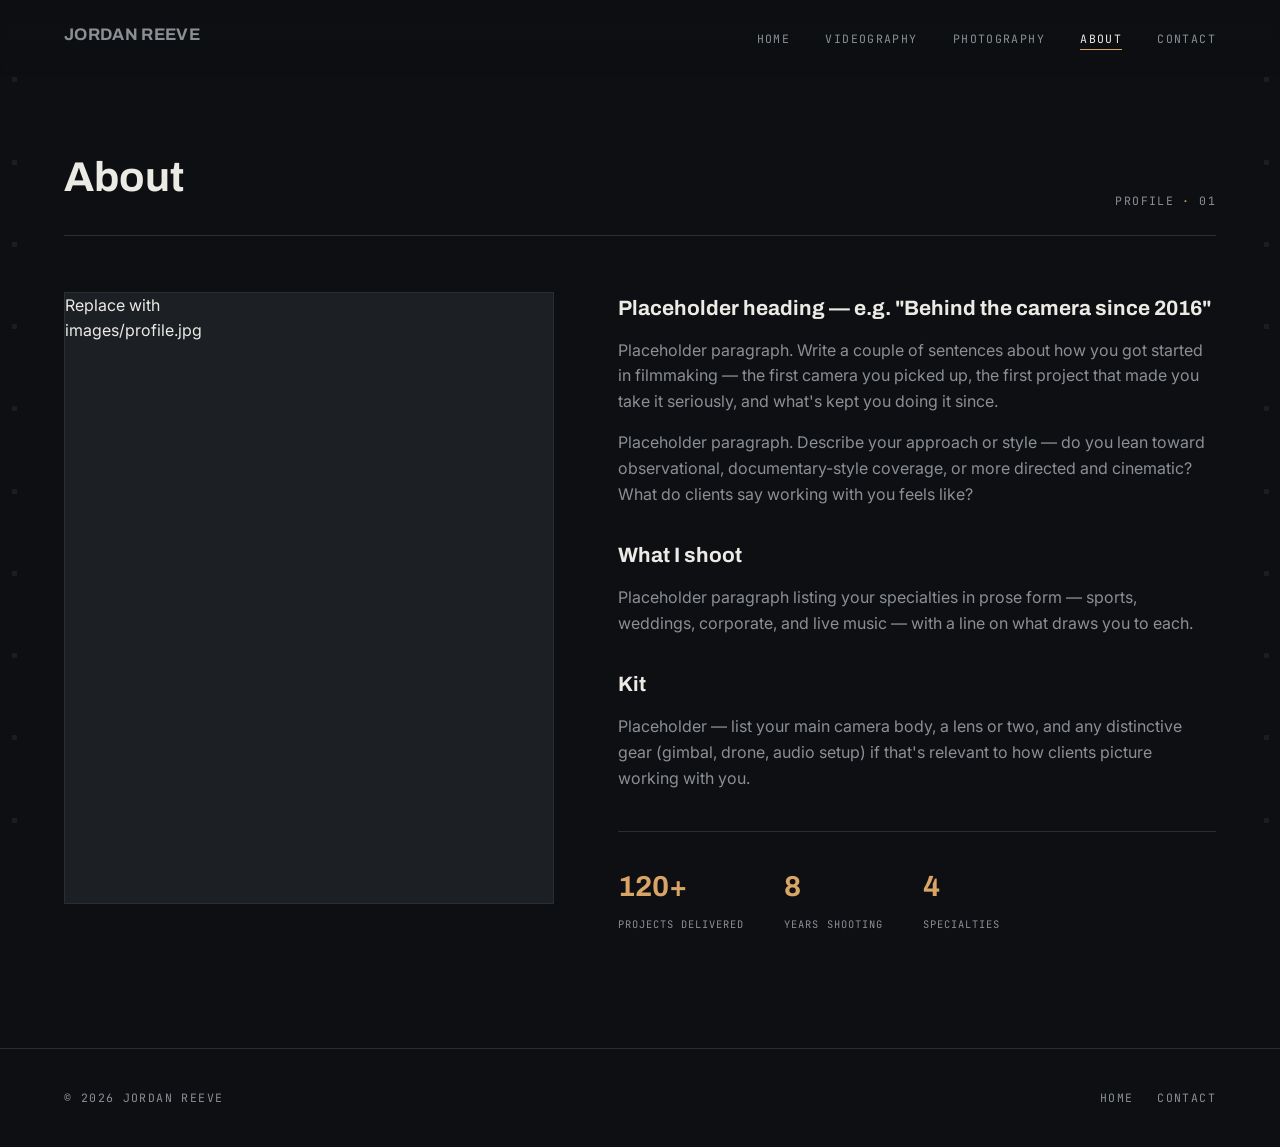
==== about.html @ bcf8b423 "Initial portfolio site" ====
<!DOCTYPE html>
<html lang="en">
<head>
<meta charset="UTF-8">
<meta name="viewport" content="width=device-width, initial-scale=1.0">
<title>About — Jordan Reeve</title>
<link rel="preconnect" href="https://fonts.googleapis.com">
<link href="https://fonts.googleapis.com/css2?family=Archivo:wght@600;700;800&family=Inter:wght@400;500&family=JetBrains+Mono:wght@400;500&display=swap" rel="stylesheet">
<link rel="stylesheet" href="styles.css">
</head>
<body>

<div class="sprocket-rule left" aria-hidden="true">
  <span></span><span></span><span></span><span></span><span></span><span></span><span></span><span></span><span></span><span></span>
</div>
<div class="sprocket-rule right" aria-hidden="true">
  <span></span><span></span><span></span><span></span><span></span><span></span><span></span><span></span><span></span><span></span>
</div>

<nav class="site-nav">
  <a href="index.html" class="brand">JORDAN&nbsp;REEVE</a>
  <button class="nav-toggle">MENU</button>
  <ul>
    <li><a href="index.html">Home</a></li>
    <li><a href="videography.html">Videography</a></li>
    <li><a href="photography.html">Photography</a></li>
    <li><a href="about.html" class="active">About</a></li>
    <li><a href="contact.html">Contact</a></li>
  </ul>
</nav>

<section style="padding-top: 9rem;">
  <div class="section-head">
    <h2>About</h2>
    <span class="timecode">PROFILE <span class="dot">·</span> 01</span>
  </div>

  <div class="about-layout">
    <div class="about-photo">
      <!-- Replace with: <img src="images/profile.jpg" alt="Jordan Reeve"> -->
      <div class="placeholder-fill">Replace with<br>images/profile.jpg</div>
    </div>

    <div class="about-copy">
      <h3>Placeholder heading — e.g. "Behind the camera since 2016"</h3>
      <p>Placeholder paragraph. Write a couple of sentences about how you got started in filmmaking — the first camera you picked up, the first project that made you take it seriously, and what's kept you doing it since.</p>
      <p>Placeholder paragraph. Describe your approach or style — do you lean toward observational, documentary-style coverage, or more directed and cinematic? What do clients say working with you feels like?</p>

      <h3>What I shoot</h3>
      <p>Placeholder paragraph listing your specialties in prose form — sports, weddings, corporate, and live music — with a line on what draws you to each.</p>

      <h3>Kit</h3>
      <p>Placeholder — list your main camera body, a lens or two, and any distinctive gear (gimbal, drone, audio setup) if that's relevant to how clients picture working with you.</p>

      <div class="stat-row">
        <div class="stat"><b>120+</b><span>Projects delivered</span></div>
        <div class="stat"><b>8</b><span>Years shooting</span></div>
        <div class="stat"><b>4</b><span>Specialties</span></div>
      </div>
    </div>
  </div>
</section>

<footer>
  <span class="timecode">© 2026 Jordan Reeve</span>
  <span class="timecode">
    <a href="index.html">Home</a>
    <a href="contact.html">Contact</a>
  </span>
</footer>

<script src="script.js"></script>
</body>
</html>
---- styles.css ----
/* ============================================
   TOKENS
   ============================================ */
:root {
  --color-bg: #0d0f12;
  --color-bg-alt: #15181c;
  --color-bg-raised: #1c1f24;
  --color-text: #eceae4;
  --color-text-dim: #8b8f94;
  --color-accent: #d9a566;
  --color-line: #2a2d31;

  --font-display: "Archivo", sans-serif;
  --font-body: "Inter", sans-serif;
  --font-mono: "JetBrains Mono", monospace;

  --gutter: clamp(1.5rem, 5vw, 4rem);
  --max-width: 1400px;
}

* { margin: 0; padding: 0; box-sizing: border-box; }

html { scroll-behavior: smooth; }

body {
  background: var(--color-bg);
  color: var(--color-text);
  font-family: var(--font-body);
  font-size: 16px;
  line-height: 1.6;
  overflow-x: hidden;
}

a { color: inherit; text-decoration: none; }
img, video { display: block; max-width: 100%; }

/* ============================================
   UTILITY / TIMECODE LABELS
   ============================================ */
.timecode {
  font-family: var(--font-mono);
  font-size: 0.72rem;
  letter-spacing: 0.12em;
  text-transform: uppercase;
  color: var(--color-text-dim);
}

.timecode .dot {
  color: var(--color-accent);
}

/* ============================================
   SPROCKET RULE (signature motif) — a column of
   small ticks down the page edge, like a film strip
   ============================================ */
.sprocket-rule {
  position: fixed;
  top: 0;
  bottom: 0;
  width: 28px;
  z-index: 5;
  pointer-events: none;
  display: flex;
  flex-direction: column;
  justify-content: space-evenly;
  align-items: center;
  opacity: 0.5;
}
.sprocket-rule.left { left: 0; }
.sprocket-rule.right { right: 0; }
.sprocket-rule span {
  width: 5px;
  height: 5px;
  background: var(--color-line);
  border-radius: 1px;
}

@media (max-width: 900px) {
  .sprocket-rule { display: none; }
}

/* ============================================
   NAV
   ============================================ */
.site-nav {
  position: fixed;
  top: 0;
  left: 0;
  right: 0;
  z-index: 100;
  display: flex;
  align-items: center;
  justify-content: space-between;
  padding: 1.4rem var(--gutter);
  background: linear-gradient(to bottom, rgba(13,15,18,0.85), transparent);
  backdrop-filter: blur(2px);
}

.site-nav .brand {
  font-family: var(--font-display);
  font-weight: 700;
  font-size: 1.05rem;
  letter-spacing: 0.02em;
}

.site-nav ul {
  list-style: none;
  display: flex;
  gap: 2.2rem;
}

.site-nav a {
  font-family: var(--font-mono);
  font-size: 0.72rem;
  letter-spacing: 0.12em;
  text-transform: uppercase;
  color: var(--color-text-dim);
  position: relative;
  padding-bottom: 4px;
  transition: color 0.25s ease;
}

.site-nav a:hover,
.site-nav a.active {
  color: var(--color-text);
}

.site-nav a.active::after {
  content: "";
  position: absolute;
  left: 0;
  bottom: 0;
  width: 100%;
  height: 1px;
  background: var(--color-accent);
}

.nav-toggle {
  display: none;
  background: none;
  border: none;
  color: var(--color-text);
  font-family: var(--font-mono);
  font-size: 0.8rem;
  cursor: pointer;
}

@media (max-width: 720px) {
  .nav-toggle { display: block; }
  .site-nav ul {
    position: fixed;
    top: 0; right: 0;
    height: 100vh;
    width: min(70vw, 280px);
    background: var(--color-bg-alt);
    flex-direction: column;
    justify-content: center;
    gap: 2rem;
    padding: 2rem;
    transform: translateX(100%);
    transition: transform 0.35s ease;
    border-left: 1px solid var(--color-line);
  }
  .site-nav ul.open { transform: translateX(0); }
}

/* ============================================
   HERO (video banner)
   ============================================ */
.hero {
  position: relative;
  height: 100vh;
  min-height: 560px;
  display: flex;
  align-items: flex-end;
  overflow: hidden;
  background: #000;
}

.hero video,
.hero .hero-fallback {
  position: absolute;
  inset: 0;
  width: 100%;
  height: 100%;
  object-fit: cover;
  opacity: 0.55;
}

.hero .hero-fallback {
  background: radial-gradient(ellipse at center, #23262b 0%, #0d0f12 75%);
}

.hero::after {
  content: "";
  position: absolute;
  inset: 0;
  background: linear-gradient(to top, rgba(13,15,18,0.95) 0%, rgba(13,15,18,0.25) 55%, rgba(13,15,18,0.55) 100%);
}

.hero-hud {
  position: absolute;
  inset: 0;
  z-index: 2;
  padding: 6.5rem var(--gutter) 0;
  display: flex;
  justify-content: space-between;
  pointer-events: none;
}

.hero-hud .hud-corner {
  font-family: var(--font-mono);
  font-size: 0.7rem;
  letter-spacing: 0.12em;
  color: var(--color-text-dim);
  display: flex;
  align-items: center;
  gap: 0.5rem;
}

.hero-hud .rec-dot {
  width: 7px;
  height: 7px;
  border-radius: 50%;
  background: #c9564f;
  animation: pulse 2s infinite ease-in-out;
}

@keyframes pulse {
  0%, 100% { opacity: 1; }
  50% { opacity: 0.25; }
}

.hero-content {
  position: relative;
  z-index: 2;
  padding: 0 var(--gutter) 5rem;
  max-width: 900px;
}

.hero-content .eyebrow {
  font-family: var(--font-mono);
  font-size: 0.75rem;
  letter-spacing: 0.15em;
  text-transform: uppercase;
  color: var(--color-accent);
  margin-bottom: 1.2rem;
  display: block;
}

.hero-content h1 {
  font-family: var(--font-display);
  font-weight: 700;
  font-size: clamp(2.6rem, 7vw, 5.2rem);
  line-height: 1.02;
  letter-spacing: -0.01em;
}

.hero-content p {
  margin-top: 1.4rem;
  color: var(--color-text-dim);
  font-size: 1.1rem;
  max-width: 32em;
}

.scroll-cue {
  position: absolute;
  bottom: 2rem;
  left: var(--gutter);
  z-index: 2;
  font-family: var(--font-mono);
  font-size: 0.68rem;
  letter-spacing: 0.12em;
  color: var(--color-text-dim);
  display: flex;
  align-items: center;
  gap: 0.6rem;
}

.scroll-cue .line {
  width: 32px;
  height: 1px;
  background: var(--color-text-dim);
  position: relative;
  overflow: hidden;
}
.scroll-cue .line::after {
  content: "";
  position: absolute;
  left: -100%;
  top: 0;
  width: 100%;
  height: 100%;
  background: var(--color-accent);
  animation: slide 2.2s infinite ease-in-out;
}
@keyframes slide {
  0% { left: -100%; }
  50% { left: 0; }
  100% { left: 100%; }
}

/* ============================================
   SECTIONS
   ============================================ */
section {
  padding: 7rem var(--gutter);
  max-width: var(--max-width);
  margin: 0 auto;
}

.section-head {
  display: flex;
  justify-content: space-between;
  align-items: flex-end;
  margin-bottom: 3.5rem;
  gap: 2rem;
  flex-wrap: wrap;
  border-bottom: 1px solid var(--color-line);
  padding-bottom: 1.5rem;
}

.section-head h2 {
  font-family: var(--font-display);
  font-weight: 700;
  font-size: clamp(1.8rem, 4vw, 2.6rem);
}

.section-head .timecode { white-space: nowrap; }

/* ============================================
   FEATURED / GALLERY GRID
   ============================================ */
.grid {
  display: grid;
  grid-template-columns: repeat(3, 1fr);
  gap: 1.75rem;
}

@media (max-width: 900px) {
  .grid { grid-template-columns: repeat(2, 1fr); }
}
@media (max-width: 600px) {
  .grid { grid-template-columns: 1fr; }
}

.card {
  position: relative;
  aspect-ratio: 4/5;
  overflow: hidden;
  background: var(--color-bg-raised);
  border: 1px solid var(--color-line);
  cursor: pointer;
}

.card img, .card video {
  width: 100%;
  height: 100%;
  object-fit: cover;
  transition: transform 0.6s ease;
}

.card:hover img,
.card:hover video {
  transform: scale(1.05);
}

.card .card-overlay {
  position: absolute;
  inset: 0;
  display: flex;
  flex-direction: column;
  justify-content: flex-end;
  padding: 1.4rem;
  background: linear-gradient(to top, rgba(13,15,18,0.92) 0%, transparent 55%);
}

.card .card-tag {
  font-family: var(--font-mono);
  font-size: 0.65rem;
  letter-spacing: 0.1em;
  text-transform: uppercase;
  color: var(--color-accent);
  margin-bottom: 0.4rem;
}

.card .card-title {
  font-family: var(--font-display);
  font-weight: 700;
  font-size: 1.15rem;
}

.card .placeholder-fill {
  width: 100%;
  height: 100%;
  display: flex;
  align-items: center;
  justify-content: center;
  font-family: var(--font-mono);
  font-size: 0.7rem;
  color: var(--color-text-dim);
  text-align: center;
  padding: 1rem;
  background:
    repeating-linear-gradient(135deg, #17191d, #17191d 10px, #191c20 10px, #191c20 20px);
}

/* ============================================
   FILTER TABS (videography page)
   ============================================ */
.filter-tabs {
  display: flex;
  gap: 0.5rem;
  flex-wrap: wrap;
}

.filter-tabs button {
  font-family: var(--font-mono);
  font-size: 0.7rem;
  letter-spacing: 0.1em;
  text-transform: uppercase;
  color: var(--color-text-dim);
  background: transparent;
  border: 1px solid var(--color-line);
  padding: 0.55rem 1.1rem;
  cursor: pointer;
  transition: all 0.2s ease;
}

.filter-tabs button:hover {
  color: var(--color-text);
  border-color: var(--color-text-dim);
}

.filter-tabs button.active {
  color: var(--color-bg);
  background: var(--color-accent);
  border-color: var(--color-accent);
}

.card.is-hidden { display: none; }

/* ============================================
   ABOUT PAGE
   ============================================ */
.about-layout {
  display: grid;
  grid-template-columns: 0.9fr 1.1fr;
  gap: 4rem;
  align-items: start;
}

@media (max-width: 800px) {
  .about-layout { grid-template-columns: 1fr; }
}

.about-photo {
  aspect-ratio: 4/5;
  background: var(--color-bg-raised);
  border: 1px solid var(--color-line);
  overflow: hidden;
}

.about-photo img { width: 100%; height: 100%; object-fit: cover; }

.about-copy h3 {
  font-family: var(--font-display);
  font-size: 1.3rem;
  margin: 2rem 0 0.8rem;
}
.about-copy h3:first-child { margin-top: 0; }

.about-copy p { color: var(--color-text-dim); margin-bottom: 1rem; }

.stat-row {
  display: flex;
  gap: 2.5rem;
  margin-top: 2.5rem;
  padding-top: 2rem;
  border-top: 1px solid var(--color-line);
  flex-wrap: wrap;
}

.stat-row .stat b {
  font-family: var(--font-display);
  font-size: 1.8rem;
  display: block;
  color: var(--color-accent);
}

.stat-row .stat span {
  font-family: var(--font-mono);
  font-size: 0.65rem;
  letter-spacing: 0.1em;
  text-transform: uppercase;
  color: var(--color-text-dim);
}

/* ============================================
   CONTACT PAGE
   ============================================ */
.contact-layout {
  display: grid;
  grid-template-columns: 1fr 1fr;
  gap: 4rem;
}

@media (max-width: 800px) {
  .contact-layout { grid-template-columns: 1fr; }
}

.contact-layout h2 {
  font-family: var(--font-display);
  font-weight: 700;
  font-size: clamp(2rem, 5vw, 3rem);
  margin-bottom: 1rem;
}

.contact-links {
  margin-top: 2.5rem;
  display: flex;
  flex-direction: column;
  gap: 1rem;
}

.contact-links a {
  font-family: var(--font-mono);
  font-size: 0.85rem;
  letter-spacing: 0.04em;
  padding-bottom: 0.6rem;
  border-bottom: 1px solid var(--color-line);
  display: flex;
  justify-content: space-between;
  transition: color 0.2s ease;
}
.contact-links a:hover { color: var(--color-accent); }

form.contact-form { display: flex; flex-direction: column; gap: 1.4rem; }

.contact-form label {
  font-family: var(--font-mono);
  font-size: 0.65rem;
  letter-spacing: 0.1em;
  text-transform: uppercase;
  color: var(--color-text-dim);
  display: block;
  margin-bottom: 0.5rem;
}

.contact-form input,
.contact-form textarea {
  width: 100%;
  background: var(--color-bg-alt);
  border: 1px solid var(--color-line);
  color: var(--color-text);
  padding: 0.85rem 1rem;
  font-family: var(--font-body);
  font-size: 0.95rem;
}

.contact-form input:focus,
.contact-form textarea:focus {
  outline: none;
  border-color: var(--color-accent);
}

.contact-form button {
  align-self: flex-start;
  margin-top: 0.5rem;
  background: var(--color-accent);
  color: var(--color-bg);
  border: none;
  padding: 0.9rem 2rem;
  font-family: var(--font-mono);
  font-size: 0.72rem;
  letter-spacing: 0.12em;
  text-transform: uppercase;
  cursor: pointer;
  transition: opacity 0.2s ease;
}
.contact-form button:hover { opacity: 0.85; }

/* ============================================
   FOOTER
   ============================================ */
footer {
  padding: 2.5rem var(--gutter);
  border-top: 1px solid var(--color-line);
  display: flex;
  justify-content: space-between;
  align-items: center;
  flex-wrap: wrap;
  gap: 1rem;
  max-width: var(--max-width);
  margin: 0 auto;
}

footer .timecode { display: flex; gap: 1.5rem; flex-wrap: wrap; }

/* ============================================
   REDUCED MOTION
   ============================================ */
@media (prefers-reduced-motion: reduce) {
  * { animation-duration: 0.001ms !important; animation-iteration-count: 1 !important; transition-duration: 0.001ms !important; scroll-behavior: auto !important; }
}

/* Focus visibility */
a:focus-visible, button:focus-visible, input:focus-visible, textarea:focus-visible {
  outline: 2px solid var(--color-accent);
  outline-offset: 2px;
}
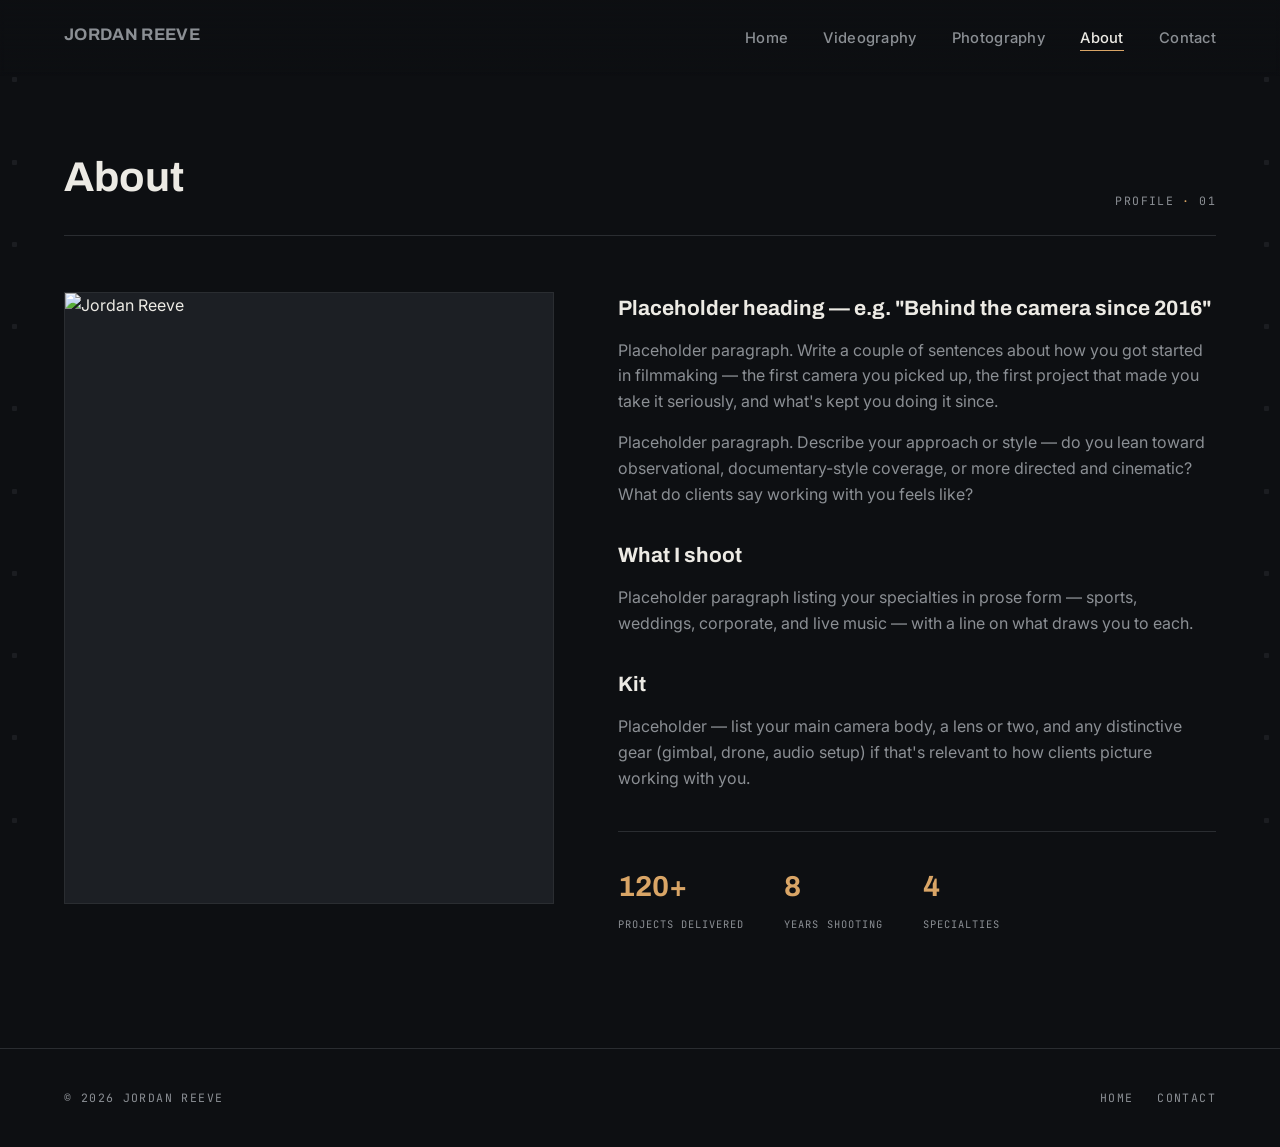
==== commit 8c37f8d0: "restructure photography into categories, add cars and construction" ====
--- a/about.html
+++ b/about.html
@@ -37,8 +37,7 @@
 
   <div class="about-layout">
     <div class="about-photo">
-      <!-- Replace with: <img src="images/profile.jpg" alt="Jordan Reeve"> -->
-      <div class="placeholder-fill">Replace with<br>images/profile.jpg</div>
+      <img src="images/profile/profile.jpg" alt="Jordan Reeve">
     </div>
 
     <div class="about-copy">
--- a/styles.css
+++ b/styles.css
@@ -110,22 +110,17 @@
 }
 
 .site-nav a {
-  font-family: var(--font-mono);
-  font-size: 0.72rem;
-  letter-spacing: 0.12em;
-  text-transform: uppercase;
+  font-family: var(--font-body);
+  font-weight: 500;
+  font-size: 0.92rem;
+  letter-spacing: 0.02em;
   color: var(--color-text-dim);
   position: relative;
   padding-bottom: 4px;
-  transition: color 0.25s ease;
-}
-
-.site-nav a:hover,
-.site-nav a.active {
-  color: var(--color-text);
-}
-
-.site-nav a.active::after {
+  transition: color 0.3s ease;
+}
+
+.site-nav a::after {
   content: "";
   position: absolute;
   left: 0;
@@ -133,6 +128,19 @@
   width: 100%;
   height: 1px;
   background: var(--color-accent);
+  transform: scaleX(0);
+  transform-origin: left;
+  transition: transform 0.35s ease;
+}
+
+.site-nav a:hover,
+.site-nav a.active {
+  color: var(--color-text);
+}
+
+.site-nav a:hover::after,
+.site-nav a.active::after {
+  transform: scaleX(1);
 }
 
 .nav-toggle {
@@ -410,32 +418,34 @@
    ============================================ */
 .filter-tabs {
   display: flex;
-  gap: 0.5rem;
+  align-items: center;
+  gap: 1.6rem;
   flex-wrap: wrap;
+  border-bottom: 1px solid var(--color-line);
+  padding-bottom: 0;
 }
 
 .filter-tabs button {
-  font-family: var(--font-mono);
-  font-size: 0.7rem;
-  letter-spacing: 0.1em;
-  text-transform: uppercase;
+  font-family: var(--font-body);
+  font-weight: 500;
+  font-size: 0.95rem;
+  letter-spacing: 0.01em;
   color: var(--color-text-dim);
   background: transparent;
-  border: 1px solid var(--color-line);
-  padding: 0.55rem 1.1rem;
+  border: none;
+  border-bottom: 2px solid transparent;
+  padding: 0 0 0.9rem;
   cursor: pointer;
-  transition: all 0.2s ease;
+  transition: color 0.25s ease, border-color 0.25s ease;
 }
 
 .filter-tabs button:hover {
   color: var(--color-text);
-  border-color: var(--color-text-dim);
 }
 
 .filter-tabs button.active {
-  color: var(--color-bg);
-  background: var(--color-accent);
-  border-color: var(--color-accent);
+  color: var(--color-accent);
+  border-bottom-color: var(--color-accent);
 }
 
 .card.is-hidden { display: none; }
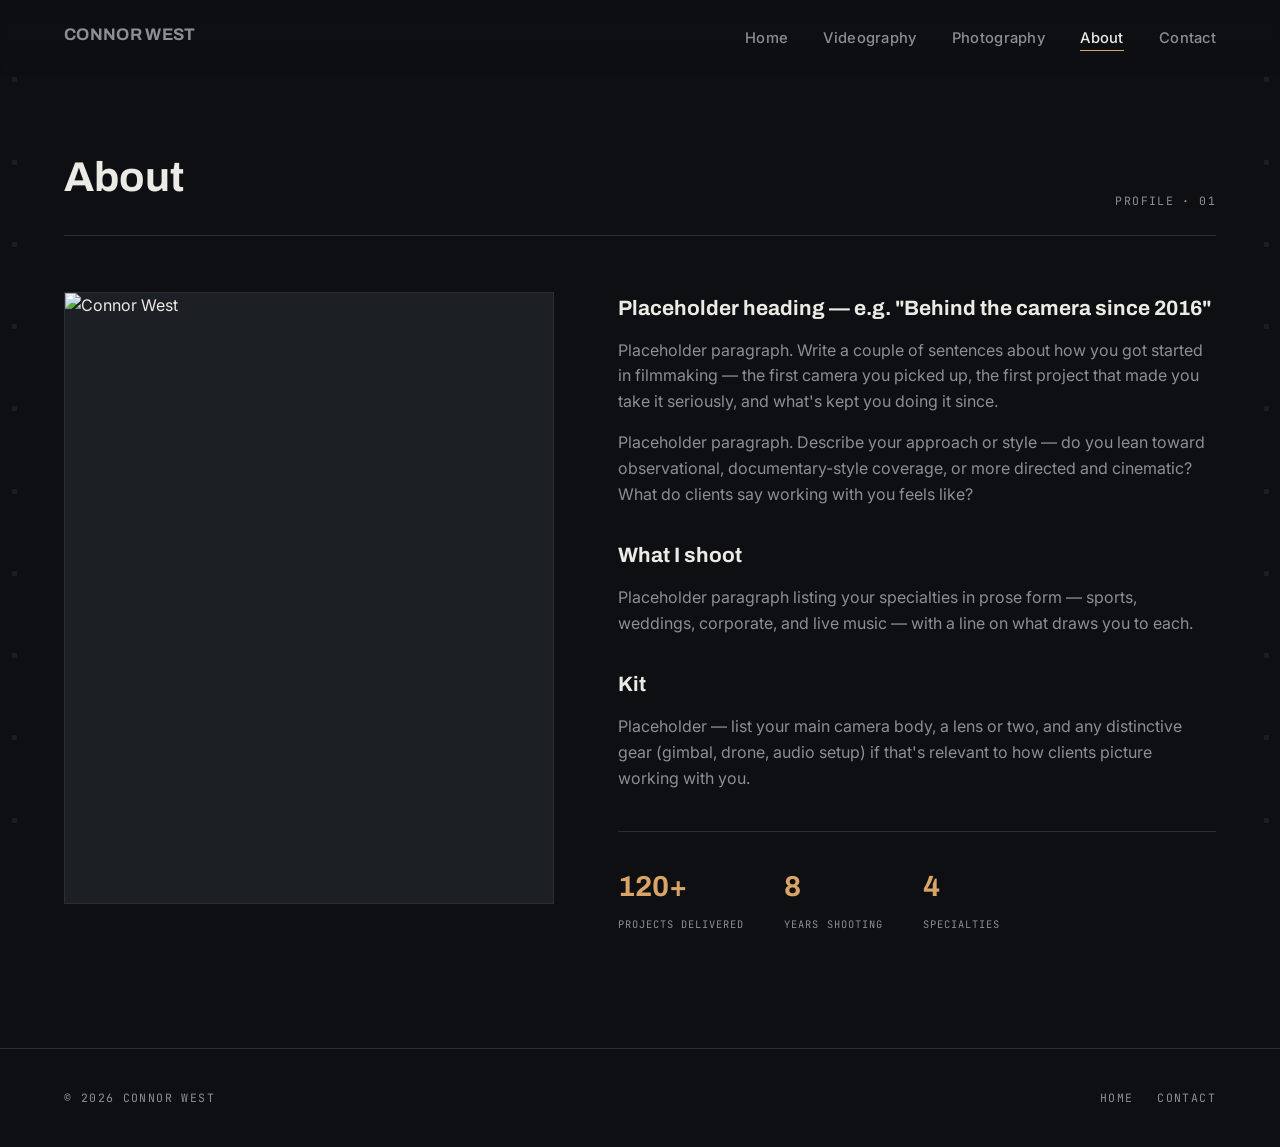
==== commit b0131fcb: "rename to Connor West, expand construction and travel to 20 slots, auto-hide empty sections" ====
--- a/about.html
+++ b/about.html
@@ -3,7 +3,7 @@
 <head>
 <meta charset="UTF-8">
 <meta name="viewport" content="width=device-width, initial-scale=1.0">
-<title>About — Jordan Reeve</title>
+<title>About — Connor West</title>
 <link rel="preconnect" href="https://fonts.googleapis.com">
 <link href="https://fonts.googleapis.com/css2?family=Archivo:wght@600;700;800&family=Inter:wght@400;500&family=JetBrains+Mono:wght@400;500&display=swap" rel="stylesheet">
 <link rel="stylesheet" href="styles.css">
@@ -18,7 +18,7 @@
 </div>
 
 <nav class="site-nav">
-  <a href="index.html" class="brand">JORDAN&nbsp;REEVE</a>
+  <a href="index.html" class="brand">CONNOR&nbsp;WEST</a>
   <button class="nav-toggle">MENU</button>
   <ul>
     <li><a href="index.html">Home</a></li>
@@ -37,7 +37,7 @@
 
   <div class="about-layout">
     <div class="about-photo">
-      <img src="images/profile/profile.jpg" alt="Jordan Reeve">
+      <img src="images/profile/profile.jpg" alt="Connor West">
     </div>
 
     <div class="about-copy">
@@ -61,7 +61,7 @@
 </section>
 
 <footer>
-  <span class="timecode">© 2026 Jordan Reeve</span>
+  <span class="timecode">© 2026 Connor West</span>
   <span class="timecode">
     <a href="index.html">Home</a>
     <a href="contact.html">Contact</a>
--- a/styles.css
+++ b/styles.css
@@ -373,6 +373,39 @@
   transform: scale(1.05);
 }
 
+/* ============================================
+   MASONRY GRID VARIANT (photography page)
+   Preserves each photo's natural aspect ratio —
+   no cropping, tiles vary in height.
+   ============================================ */
+.grid-masonry {
+  display: block;
+  column-count: 3;
+  column-gap: 1.75rem;
+}
+
+@media (max-width: 900px) {
+  .grid-masonry { column-count: 2; }
+}
+@media (max-width: 600px) {
+  .grid-masonry { column-count: 1; }
+}
+
+.grid-masonry .card {
+  aspect-ratio: unset;
+  height: auto;
+  display: block;
+  break-inside: avoid;
+  margin-bottom: 1.75rem;
+}
+
+.grid-masonry .card img {
+  width: 100%;
+  height: auto;
+  object-fit: unset;
+  display: block;
+}
+
 .card .card-overlay {
   position: absolute;
   inset: 0;
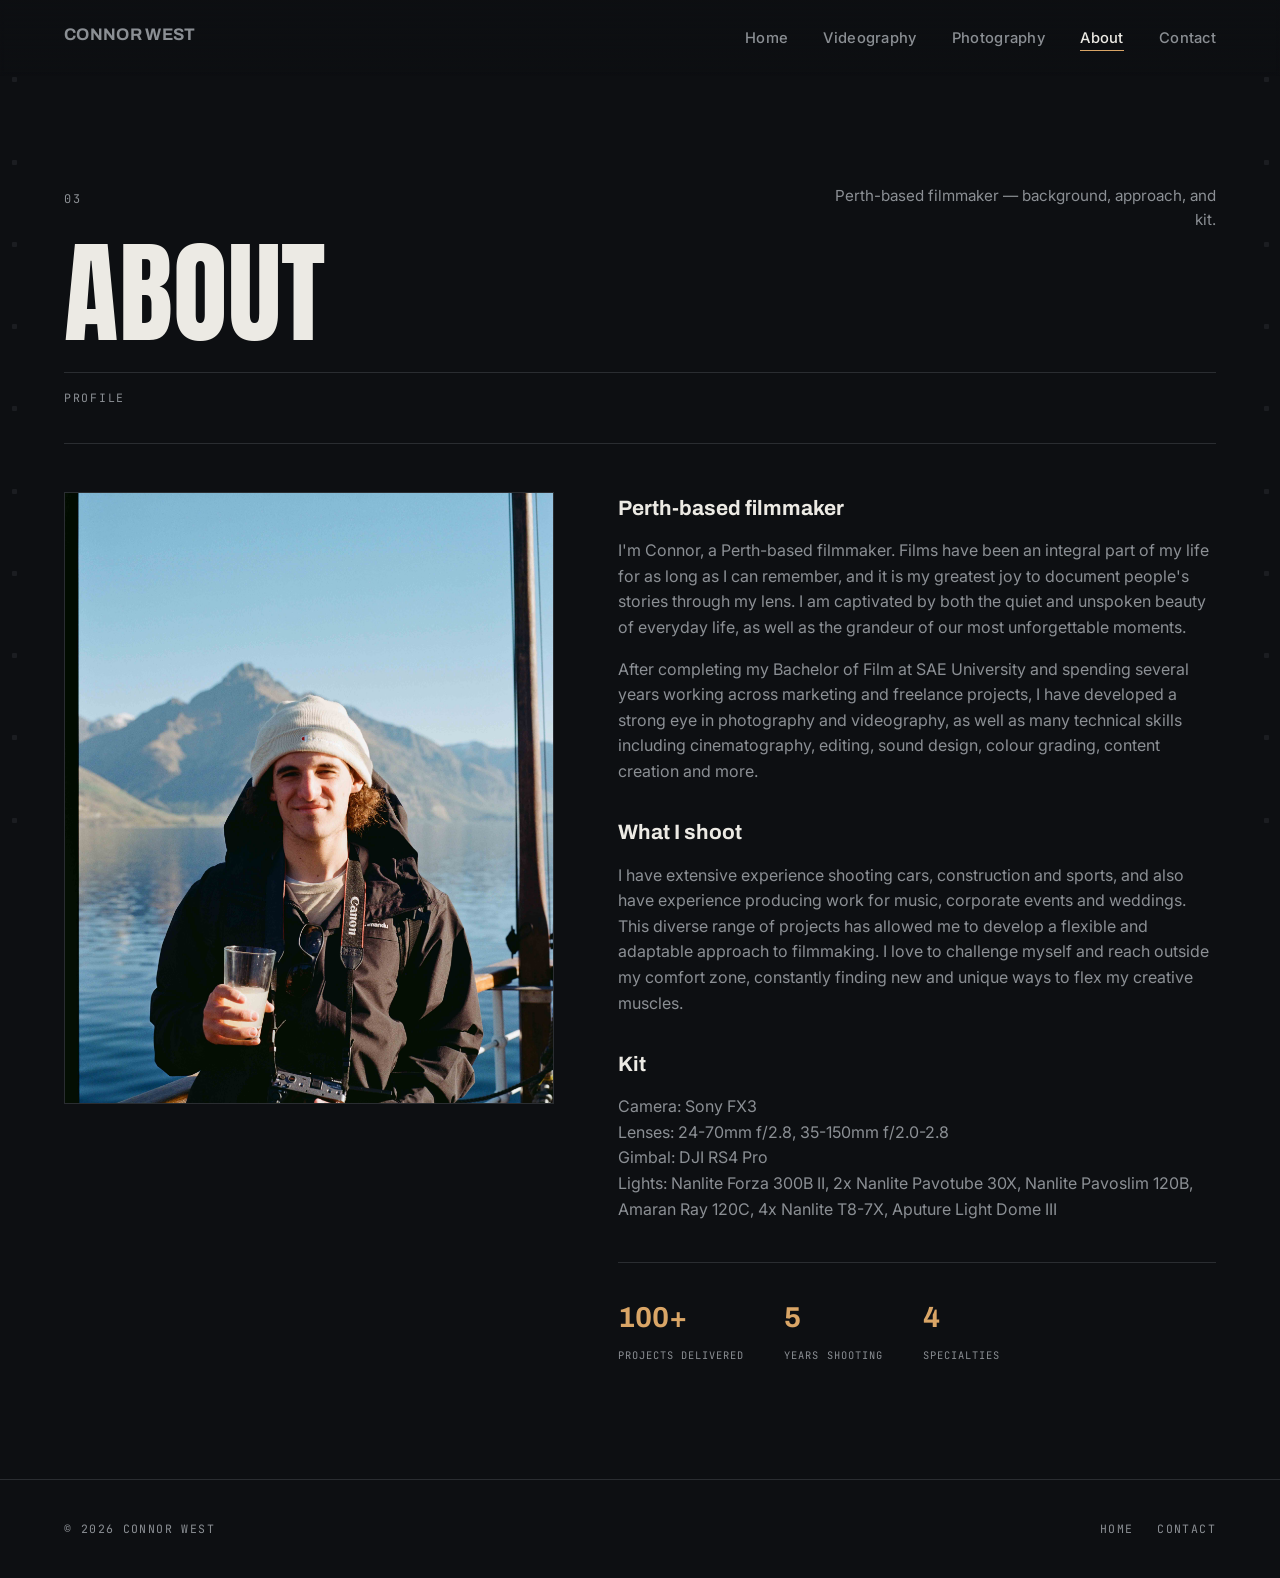
==== commit 40f4cecf: "batch of updates" ====
--- a/about.html
+++ b/about.html
@@ -5,7 +5,7 @@
 <meta name="viewport" content="width=device-width, initial-scale=1.0">
 <title>About — Connor West</title>
 <link rel="preconnect" href="https://fonts.googleapis.com">
-<link href="https://fonts.googleapis.com/css2?family=Archivo:wght@600;700;800&family=Inter:wght@400;500&family=JetBrains+Mono:wght@400;500&display=swap" rel="stylesheet">
+<link href="https://fonts.googleapis.com/css2?family=Anton&family=Archivo:wght@600;700;800&family=Inter:wght@400;500&family=JetBrains+Mono:wght@400;500&display=swap" rel="stylesheet">
 <link rel="stylesheet" href="styles.css">
 </head>
 <body>
@@ -29,31 +29,40 @@
   </ul>
 </nav>
 
-<section style="padding-top: 9rem;">
-  <div class="section-head">
-    <h2>About</h2>
-    <span class="timecode">PROFILE <span class="dot">·</span> 01</span>
+<section style="padding-top: 9rem; padding-bottom: 0;">
+  <div class="page-header">
+    <div class="ph-top">
+      <span class="ph-index">03</span>
+      <p class="ph-desc">Perth-based filmmaker — background, approach, and kit.</p>
+    </div>
+    <h1>About</h1>
+    <div class="ph-meta">Profile</div>
   </div>
+</section>
 
+<section style="padding-top: 0;">
   <div class="about-layout">
     <div class="about-photo">
       <img src="images/profile/profile.jpg" alt="Connor West">
     </div>
 
     <div class="about-copy">
-      <h3>Placeholder heading — e.g. "Behind the camera since 2016"</h3>
-      <p>Placeholder paragraph. Write a couple of sentences about how you got started in filmmaking — the first camera you picked up, the first project that made you take it seriously, and what's kept you doing it since.</p>
-      <p>Placeholder paragraph. Describe your approach or style — do you lean toward observational, documentary-style coverage, or more directed and cinematic? What do clients say working with you feels like?</p>
+      <h3>Perth-based filmmaker</h3>
+      <p>I'm Connor, a Perth-based filmmaker. Films have been an integral part of my life for as long as I can remember, and it is my greatest joy to document people's stories through my lens. I am captivated by both the quiet and unspoken beauty of everyday life, as well as the grandeur of our most unforgettable moments.</p>
+      <p>After completing my Bachelor of Film at SAE University and spending several years working across marketing and freelance projects, I have developed a strong eye in photography and videography, as well as many technical skills including cinematography, editing, sound design, colour grading, content creation and more.</p>
 
       <h3>What I shoot</h3>
-      <p>Placeholder paragraph listing your specialties in prose form — sports, weddings, corporate, and live music — with a line on what draws you to each.</p>
+      <p>I have extensive experience shooting cars, construction and sports, and also have experience producing work for music, corporate events and weddings. This diverse range of projects has allowed me to develop a flexible and adaptable approach to filmmaking. I love to challenge myself and reach outside my comfort zone, constantly finding new and unique ways to flex my creative muscles.</p>
 
       <h3>Kit</h3>
-      <p>Placeholder — list your main camera body, a lens or two, and any distinctive gear (gimbal, drone, audio setup) if that's relevant to how clients picture working with you.</p>
+      <p>Camera: Sony FX3<br>
+      Lenses: 24-70mm f/2.8, 35-150mm f/2.0-2.8<br>
+      Gimbal: DJI RS4 Pro<br>
+      Lights: Nanlite Forza 300B II, 2x Nanlite Pavotube 30X, Nanlite Pavoslim 120B, Amaran Ray 120C, 4x Nanlite T8-7X, Aputure Light Dome III</p>
 
       <div class="stat-row">
-        <div class="stat"><b>120+</b><span>Projects delivered</span></div>
-        <div class="stat"><b>8</b><span>Years shooting</span></div>
+        <div class="stat"><b>100+</b><span>Projects delivered</span></div>
+        <div class="stat"><b>5</b><span>Years shooting</span></div>
         <div class="stat"><b>4</b><span>Specialties</span></div>
       </div>
     </div>
--- a/styles.css
+++ b/styles.css
@@ -11,6 +11,7 @@
   --color-line: #2a2d31;
 
   --font-display: "Archivo", sans-serif;
+  --font-headline: "Anton", sans-serif;
   --font-body: "Inter", sans-serif;
   --font-mono: "JetBrains Mono", monospace;
 
@@ -45,7 +46,8 @@
   color: var(--color-text-dim);
 }
 
-.timecode .dot {
+.timecode .dot,
+.dot {
   color: var(--color-accent);
 }
 
@@ -329,12 +331,87 @@
 }
 
 .section-head h2 {
-  font-family: var(--font-display);
-  font-weight: 700;
-  font-size: clamp(1.8rem, 4vw, 2.6rem);
+  font-family: var(--font-headline);
+  font-weight: 400;
+  text-transform: uppercase;
+  letter-spacing: 0.005em;
+  font-size: clamp(1.6rem, 3.2vw, 2.3rem);
 }
 
 .section-head .timecode { white-space: nowrap; }
+
+@media (max-width: 600px) {
+  .section-head .timecode {
+    display: none;
+  }
+}
+
+/* ============================================
+   PAGE HEADER (editorial style)
+   Big condensed headline + index number + short
+   description + bottom meta label.
+   ============================================ */
+.page-header {
+  padding: 2.5rem 0 2.25rem;
+  margin-bottom: 3rem;
+  border-bottom: 1px solid var(--color-line);
+}
+
+.page-header .ph-top {
+  display: flex;
+  justify-content: space-between;
+  align-items: flex-start;
+  gap: 2rem;
+  margin-bottom: 0.5rem;
+}
+
+.page-header .ph-index {
+  font-family: var(--font-mono);
+  font-size: 0.75rem;
+  letter-spacing: 0.15em;
+  color: var(--color-text-dim);
+  padding-top: 0.4rem;
+}
+
+.page-header .ph-desc {
+  font-family: var(--font-body);
+  font-size: 0.95rem;
+  line-height: 1.6;
+  color: var(--color-text-dim);
+  text-align: right;
+  max-width: 26em;
+}
+
+.page-header h1 {
+  font-family: var(--font-headline);
+  font-weight: 400;
+  text-transform: uppercase;
+  letter-spacing: 0.005em;
+  line-height: 0.92;
+  font-size: clamp(3.2rem, 9vw, 7rem);
+  margin: 0.25rem 0 1.75rem;
+}
+
+.page-header .ph-meta {
+  font-family: var(--font-mono);
+  font-size: 0.72rem;
+  letter-spacing: 0.15em;
+  text-transform: uppercase;
+  color: var(--color-text-dim);
+  border-top: 1px solid var(--color-line);
+  padding-top: 1rem;
+}
+
+@media (max-width: 700px) {
+  .page-header .ph-top {
+    flex-direction: column;
+    gap: 1rem;
+  }
+  .page-header .ph-desc {
+    text-align: left;
+    max-width: none;
+  }
+}
 
 /* ============================================
    FEATURED / GALLERY GRID
